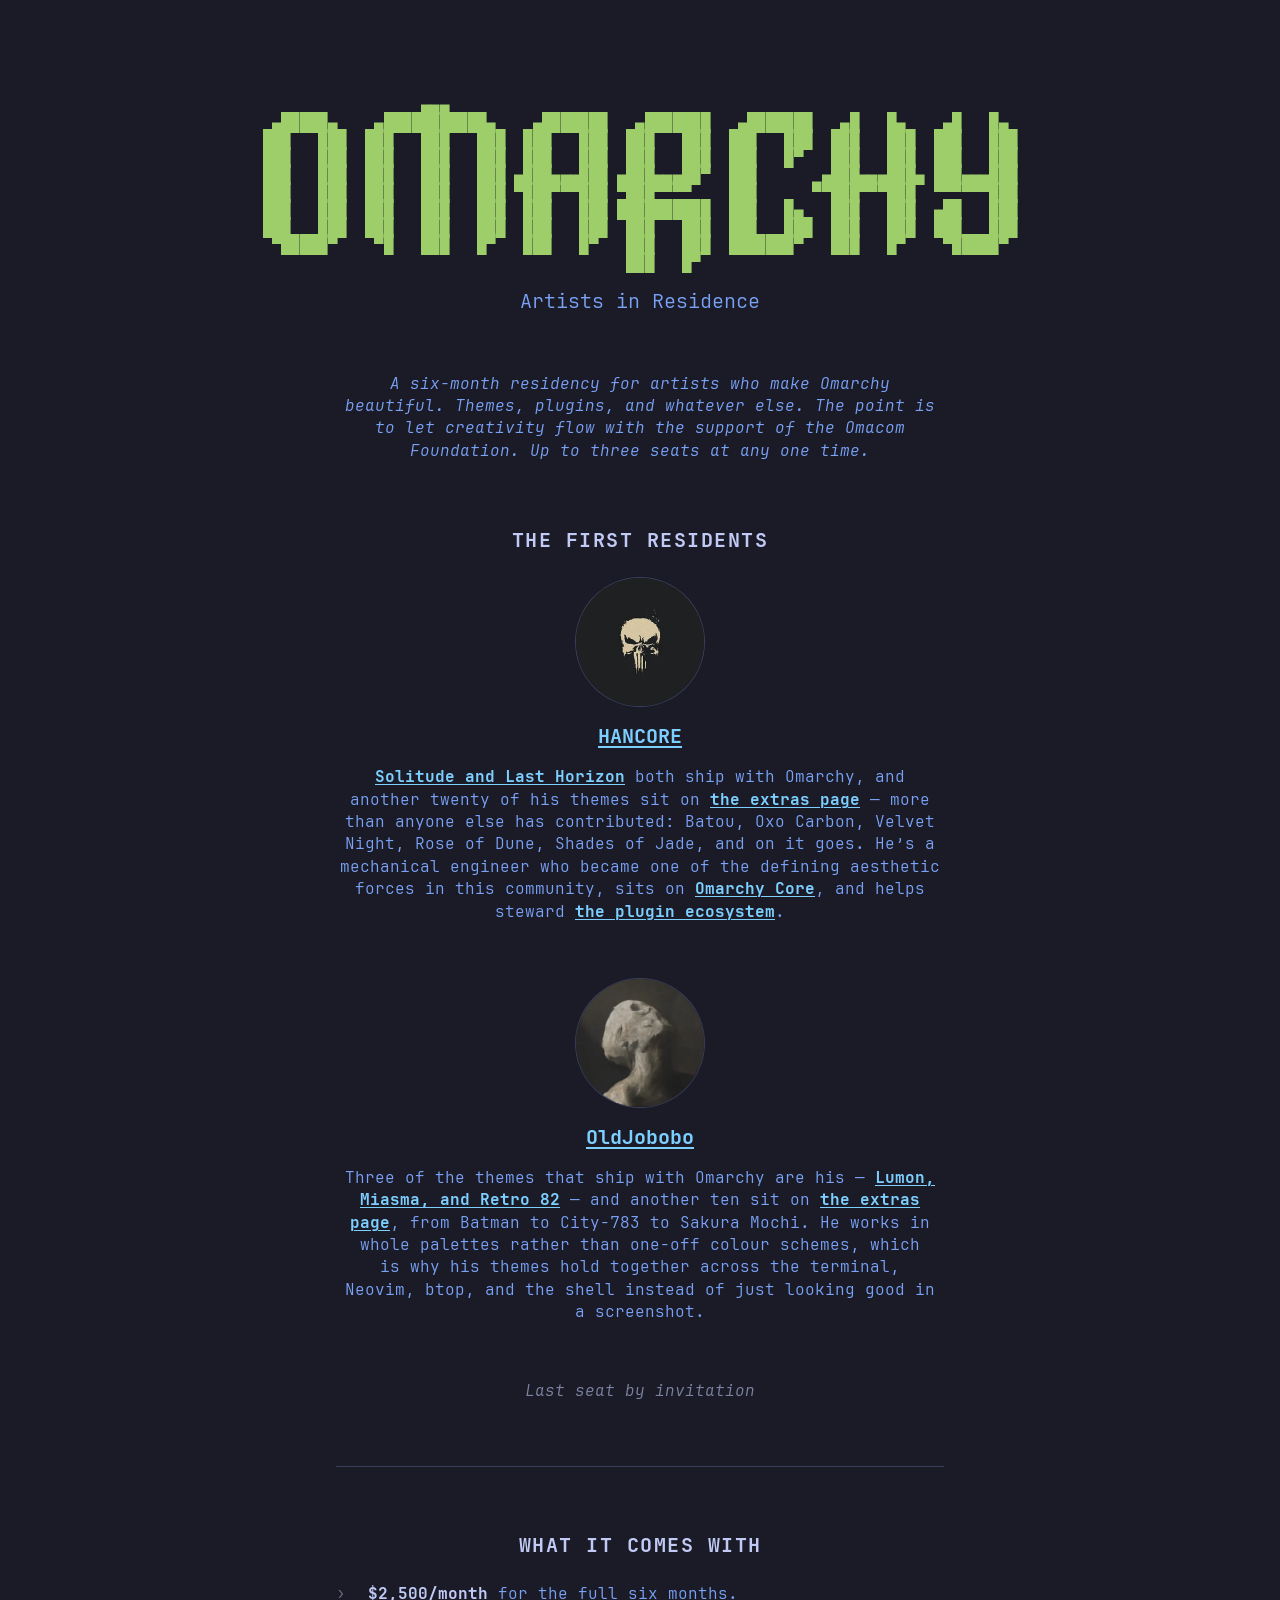
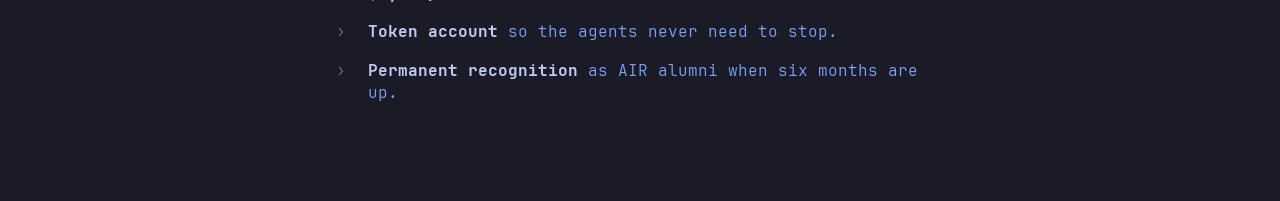
==== air/index.html @ 378ead06 "Add Omarchy AIR and announce it A six-month residency for the artists who make Omarchy beautiful, wi" ====
<!doctype html>

<html lang="en">
  <head>
    <title>Omarchy AIR — Artist In Residence</title>

    <meta charset="utf-8">
    <meta name="viewport" content="initial-scale=1, width=device-width">
    <meta name="description" content="A six-month residency for artists working on themes, plugins, and everything else that makes Omarchy beautiful.">

    <link rel="canonical" href="https://omarchy.org/air">

    <meta property="og:site_name" content="Omarchy">
    <meta property="og:title" content="Omarchy AIR">
    <meta property="og:description" content="A six-month residency for artists working on themes, plugins, and everything else that makes Omarchy beautiful.">
    <meta property="og:image" content="https://omarchy.org/assets/images/social/air.png">
    <meta property="og:image:width" content="2400">
    <meta property="og:image:height" content="1260">
    <meta property="og:image:alt" content="Omarchy logo">
    <meta property="og:url" content="https://omarchy.org/air">
    <meta property="og:type" content="website">

    <meta name="twitter:title" content="Omarchy AIR">
    <meta name="twitter:description" content="A six-month residency for artists working on themes, plugins, and everything else that makes Omarchy beautiful.">
    <meta name="twitter:image" content="https://omarchy.org/assets/images/social/air.png">
    <meta name="twitter:image:alt" content="Omarchy logo">
    <meta name="twitter:card" content="summary_large_image">

    <link rel="icon" href="/assets/images/favicon.png">

    <link rel="stylesheet" type="text/css" href="/assets/css/reset.css">
    <link rel="stylesheet" type="text/css" href="/assets/css/root.css">
    <link rel="stylesheet" type="text/css" href="/assets/css/fonts.css">
    <link rel="stylesheet" type="text/css" href="/assets/css/elements.css">
    <link rel="stylesheet" type="text/css" href="/assets/css/header.css">
    <link rel="stylesheet" type="text/css" href="/assets/css/main.css">
    <link rel="stylesheet" type="text/css" href="/assets/css/pre.css">
    <link rel="stylesheet" type="text/css" href="/assets/css/air.css">

    <script defer data-domain="omarchy.org" src="https://plausible.io/js/script.js"></script>
  </head>

  <body>
    <div class="pre">
      <a href="/">
<pre>
                 ▄▄▄
 ▄█████▄    ▄███████████▄    ▄███████   ▄███████   ▄███████   ▄█   █▄    ▄█   █▄
███   ███  ███   ███   ███  ███   ███  ███   ███  ███   ███  ███   ███  ███   ███
███   ███  ███   ███   ███  ███   ███  ███   ███  ███   █▀   ███   ███  ███   ███
███   ███  ███   ███   ███ ▄███▄▄▄███ ▄███▄▄▄██▀  ███       ▄███▄▄▄███▄ ███▄▄▄███
███   ███  ███   ███   ███ ▀███▀▀▀███ ▀███▀▀▀▀    ███      ▀▀███▀▀▀███  ▀▀▀▀▀▀███
███   ███  ███   ███   ███  ███   ███ ██████████  ███   █▄   ███   ███  ▄██   ███
███   ███  ███   ███   ███  ███   ███  ███   ███  ███   ███  ███   ███  ███   ███
 ▀█████▀    ▀█   ███   █▀   ███   █▀   ███   ███  ███████▀   ███   █▀    ▀█████▀
                                       ███   █▀
</pre>
      </a>
    </div>

    <header class="header">
      <h1>Artists in Residence</h1>
    </header>

    <main class="main">

      <div class="air">

        <p class="air__lede">A six-month residency for artists who make Omarchy beautiful. Themes, plugins, and whatever else. The point is to let creativity flow with the support of the Omacom Foundation. Up to three seats at any one time.</p>

        <section class="air__section">
          <h2>The first residents</h2>

          <article class="resident">
            <img class="resident__avatar" src="/assets/images/air/hancore.webp" width="240" height="240" alt="HANCORE" loading="lazy" decoding="async">
            <h3 class="resident__name"><a href="https://github.com/HANCORE-linux">HANCORE</a></h3>
            <p><a href="/manual/themes/">Solitude and Last Horizon</a> both ship with Omarchy, and another twenty of his themes sit on <a href="/themes/">the extras page</a> &mdash; more than anyone else has contributed: Batou, Oxo Carbon, Velvet Night, Rose of Dune, Shades of Jade, and on it goes. He&rsquo;s a mechanical engineer who became one of the defining aesthetic forces in this community, sits on <a href="/teams/">Omarchy Core</a>, and helps steward <a href="https://omarchyplugins.com/">the plugin ecosystem</a>.</p>
          </article>

          <article class="resident">
            <img class="resident__avatar" src="/assets/images/air/oldjobobo.webp" width="240" height="240" alt="OldJobobo" loading="lazy" decoding="async">
            <h3 class="resident__name"><a href="https://github.com/OldJobobo">OldJobobo</a></h3>
            <p>Three of the themes that ship with Omarchy are his &mdash; <a href="/manual/themes/">Lumon, Miasma, and Retro 82</a> &mdash; and another ten sit on <a href="/themes/">the extras page</a>, from Batman to City-783 to Sakura Mochi. He works in whole palettes rather than one-off colour schemes, which is why his themes hold together across the terminal, Neovim, btop, and the shell instead of just looking good in a screenshot.</p>
          </article>

          <p class="air__note">Last seat by invitation</p>
        </section>

        <section class="air__section">
          <h2>What it comes with</h2>

          <ul class="air__perks">
            <li><span><strong>$2,500/month</strong> for the full six months.</span></li>
            <li><span><strong>Token account</strong> so the agents never need to stop.</span></li>
            <li><span><strong>Permanent recognition</strong> as AIR alumni when six months are up.</span></li>
          </ul>
        </section>

      </div>

    </main>

  </body>
</html>
---- assets/css/root.css ----
:root {

  --rgb-background-night: 26, 27, 38;
  --rgb-background-storm: 36, 40, 59;
  --rgb-black: 0, 0, 0;
  --rgb-green: 158, 206, 106;
  --rgb-terminal-black: 65, 72, 104;
  --rgb-terminal-blue: 122, 162, 247;
  --rgb-terminal-cyan: 125, 207, 255;
  --rgb-terminal-white: 192, 202, 245;
  --rgb-turquoise: 180, 249, 248;
  --rgb-white: 255, 255, 255;

  --color-background-night: rgb(var(--rgb-background-night));
  --color-background-storm: rgb(var(--rgb-background-storm));
  --color-black: rgb(var(--rgb-black));
  --color-green: rgb(var(--rgb-green));
  --color-terminal-black: rgb(var(--rgb-terminal-black));
  --color-terminal-blue: rgb(var(--rgb-terminal-blue));
  --color-terminal-cyan: rgb(var(--rgb-terminal-cyan));
  --color-terminal-white: rgb(var(--rgb-terminal-white));
  --color-turquoise: rgb(var(--rgb-turquoise));
  --color-white: rgb(var(--rgb-white));

  --border-color: rgb(var(--rgb-terminal-black) / 0.8);
  --border-width: max(1px, 0.0625em);

  --font-family: 'JetBrains Mono', monospace;
  --font-size: clamp(0.625rem, 1.25vw, 1rem);
  --font-size-small: 80%;
  --font-size-medium: 125%;
  --font-size-large: 200%;

  --line-height: 1.4;

  --space-small: 0.5em;
  --space-medium: 1em;
  --space-neutral: 1.5em;
  --space-large: 2em;
  --space-x-large: 3em;
  --space-xx-large: 4em;
  --space-xxx-large: 5em;
  --space-xxxx-large: 6em;

  --transition: 0.15s cubic-bezier(0.33, 1, 0.68, 1);

}
---- assets/css/fonts.css ----
@font-face {
  font-display: swap;
  font-family: 'JetBrains Mono';
  font-style: normal;
  font-weight: 300;
  src: url('../fonts/JetBrainsMono-Light.woff2') format('woff2');
}

@font-face {
  font-display: swap;
  font-family: 'JetBrains Mono';
  font-style: italic;
  font-weight: 300;
  src: url('../fonts/JetBrainsMono-LightItalic.woff2') format('woff2');
}

@font-face {
  font-display: swap;
  font-family: 'JetBrains Mono';
  font-style: normal;
  font-weight: 400;
  src: url('../fonts/JetBrainsMono-Regular.woff2') format('woff2');
}

@font-face {
  font-display: swap;
  font-family: 'JetBrains Mono';
  font-style: italic;
  font-weight: 400;
  src: url('../fonts/JetBrainsMono-Italic.woff2') format('woff2');
}

@font-face {
  font-display: swap;
  font-family: 'JetBrains Mono';
  font-style: normal;
  font-weight: 500;
  src: url('../fonts/JetBrainsMono-Medium.woff2') format('woff2');
}

@font-face {
  font-display: swap;
  font-family: 'JetBrains Mono';
  font-style: italic;
  font-weight: 500;
  src: url('../fonts/JetBrainsMono-MediumItalic.woff2') format('woff2');
}

@font-face {
  font-display: swap;
  font-family: 'JetBrains Mono';
  font-style: normal;
  font-weight: 600;
  src: url('../fonts/JetBrainsMono-SemiBold.woff2') format('woff2');
}

@font-face {
  font-display: swap;
  font-family: 'JetBrains Mono';
  font-style: italic;
  font-weight: 600;
  src: url('../fonts/JetBrainsMono-SemiBoldItalic.woff2') format('woff2');
}

@font-face {
  font-display: swap;
  font-family: 'JetBrains Mono';
  font-style: normal;
  font-weight: 700;
  src: url('../fonts/JetBrainsMono-Bold.woff2') format('woff2');
}

@font-face {
  font-display: swap;
  font-family: 'JetBrains Mono';
  font-style: italic;
  font-weight: 700;
  src: url('../fonts/JetBrainsMono-BoldItalic.woff2') format('woff2');
}
---- assets/css/elements.css ----
html {
  font-size: 16px;
  scroll-behavior: smooth;
  color-scheme: light dark;
}

html:has(dialog[open]) {
  overflow: hidden;
}

body {
  align-items: stretch;
  background: var(--color-background-night);
  color: var(--color-terminal-blue);
  display: flex;
  flex-direction: column;
  font-family: var(--font-family);
  font-size: var(--font-size);
  font-weight: 300;
  line-height: var(--line-height);
  min-height: 100vh;
  min-height: 100dvh;
}

a {
  color: var(--color-terminal-cyan);
  font-weight: 700;
  text-decoration-thickness: 0.0875em;
  text-underline-offset: 0.125em;
  transition: color var(--transition);
}

b,
strong {
  font-weight: 700;
}

i,
em {
  font-style: italic;
}

img {
  height: auto;
  max-width: 100%;
  width: 100%;
}



@media(hover: hover) {

  a:hover {
    color: var(--color-white);
  }

}
---- assets/css/header.css ----
.header {
  display: grid;
  margin-top: var(--space-medium);
  padding-inline: var(--space-large);
}

.header h1 {
  font-size: var(--font-size-medium);
  text-align: center;
}



@media(min-width: 64em) {

  .header {
    padding-inline: var(--space-xx-large);
  }

}
---- assets/css/main.css ----
/* Every page is masthead, then a one-line header, then content. The gap under
   that header is the same everywhere; /security and /meetups each used to
   correct it locally with identical values, so it lives here now. */
.main {
  display: grid;
  margin-bottom: var(--space-xx-large);
  margin-top: calc(var(--space-large) * 1.2);
}



.main--error {
  flex: 1;
  place-content: center;
}



@media(min-width: 64em) {

  .main {
    margin-bottom: var(--space-xxxx-large);
    margin-top: calc(var(--space-x-large) * 1.2);
  }

}
---- assets/css/pre.css ----
.pre {
  display: grid;
  margin-top: var(--space-xx-large);
  padding-inline: var(--space-large);
}

.pre a {
  color: var(--color-green);
  font-weight: normal;
  justify-self: center;
  text-decoration: none;
}

.pre pre {
  color: var(--color-green);
  font-size: clamp(0.425rem, 1.25vw, 1rem);
  justify-self: center;
  letter-spacing: -0.0425em;
  line-height: 1.09375;
  transition: color var(--transition);
  white-space: pre;
}



@media(hover: hover) {

  .pre a:hover pre {
    color: var(--color-turquoise);
  }

}



@media(min-width: 64em) {

  .pre {
    margin-top: var(--space-xxxx-large);
    padding-inline: var(--space-xx-large);
  }

}



.pre--error {
  margin-top: 0;
}



.pre--news {
  margin-top: var(--space-x-large);
}

.pre--news pre {
  font-size: clamp(0.1417rem, 0.4167vw, 0.3333rem);
}
---- assets/css/air.css ----
.air {
  display: grid;
  gap: var(--space-xx-large);
  justify-self: center;
  max-width: 46em;
  padding-inline: var(--space-large);
  width: 100%;
}

.air__lede {
  font-style: italic;
  text-align: center;
  text-wrap: pretty;
}

.air__lede strong {
  color: var(--color-terminal-white);
}



.air__section {
  display: grid;
  gap: var(--space-neutral);
}

/* Rule between sections only, never under the lede — same as /teams. */
.air__section + .air__section {
  border-top: var(--border-width) solid rgba(var(--rgb-terminal-black), 0.8);
  padding-top: var(--space-xx-large);
}

.air__section h2 {
  color: var(--color-terminal-white);
  font-size: var(--font-size-medium);
  font-weight: 700;
  letter-spacing: 0.075em;
  text-align: center;
  text-transform: uppercase;
}

.air__section p {
  text-wrap: pretty;
}

.air__perks {
  display: grid;
  gap: var(--space-medium);
}

.air__perks li {
  display: grid;
  gap: var(--space-medium);
  grid-template-columns: 1em 1fr;
}

.air__perks li::before {
  color: rgba(var(--rgb-terminal-white), 0.5);
  content: "›";
}

.air__perks strong {
  color: var(--color-terminal-white);
}



/* ::before plus one <span> — without the span, every text node around the
   <strong> becomes its own grid cell and the line wraps one word per row. */
.air__perks li > span {
  display: block;
}



/* Same circular portrait as the team pages, with room for a paragraph. */
.resident {
  display: grid;
  gap: var(--space-medium);
  justify-items: center;
  text-align: center;
}

.resident + .resident {
  margin-top: var(--space-large);
}

.resident__avatar {
  aspect-ratio: 1;
  border-radius: 50%;
  box-shadow: 0 0 0 var(--border-width) rgba(var(--rgb-terminal-black), 0.8);
  width: 8em;
}

.resident__name {
  font-size: var(--font-size-medium);
}

.resident__meta {
  color: rgba(var(--rgb-terminal-white), 0.6);
  font-size: var(--font-size-small);
  margin-top: calc(var(--space-medium) * -0.5);
}



.air__note {
  color: rgba(var(--rgb-terminal-white), 0.6);
  font-style: italic;
  /* Same step as between the resident blocks above it. */
  margin-top: var(--space-large);
  text-align: center;
}



@media(min-width: 64em) {

  .air {
    padding-inline: var(--space-xx-large);
  }

}
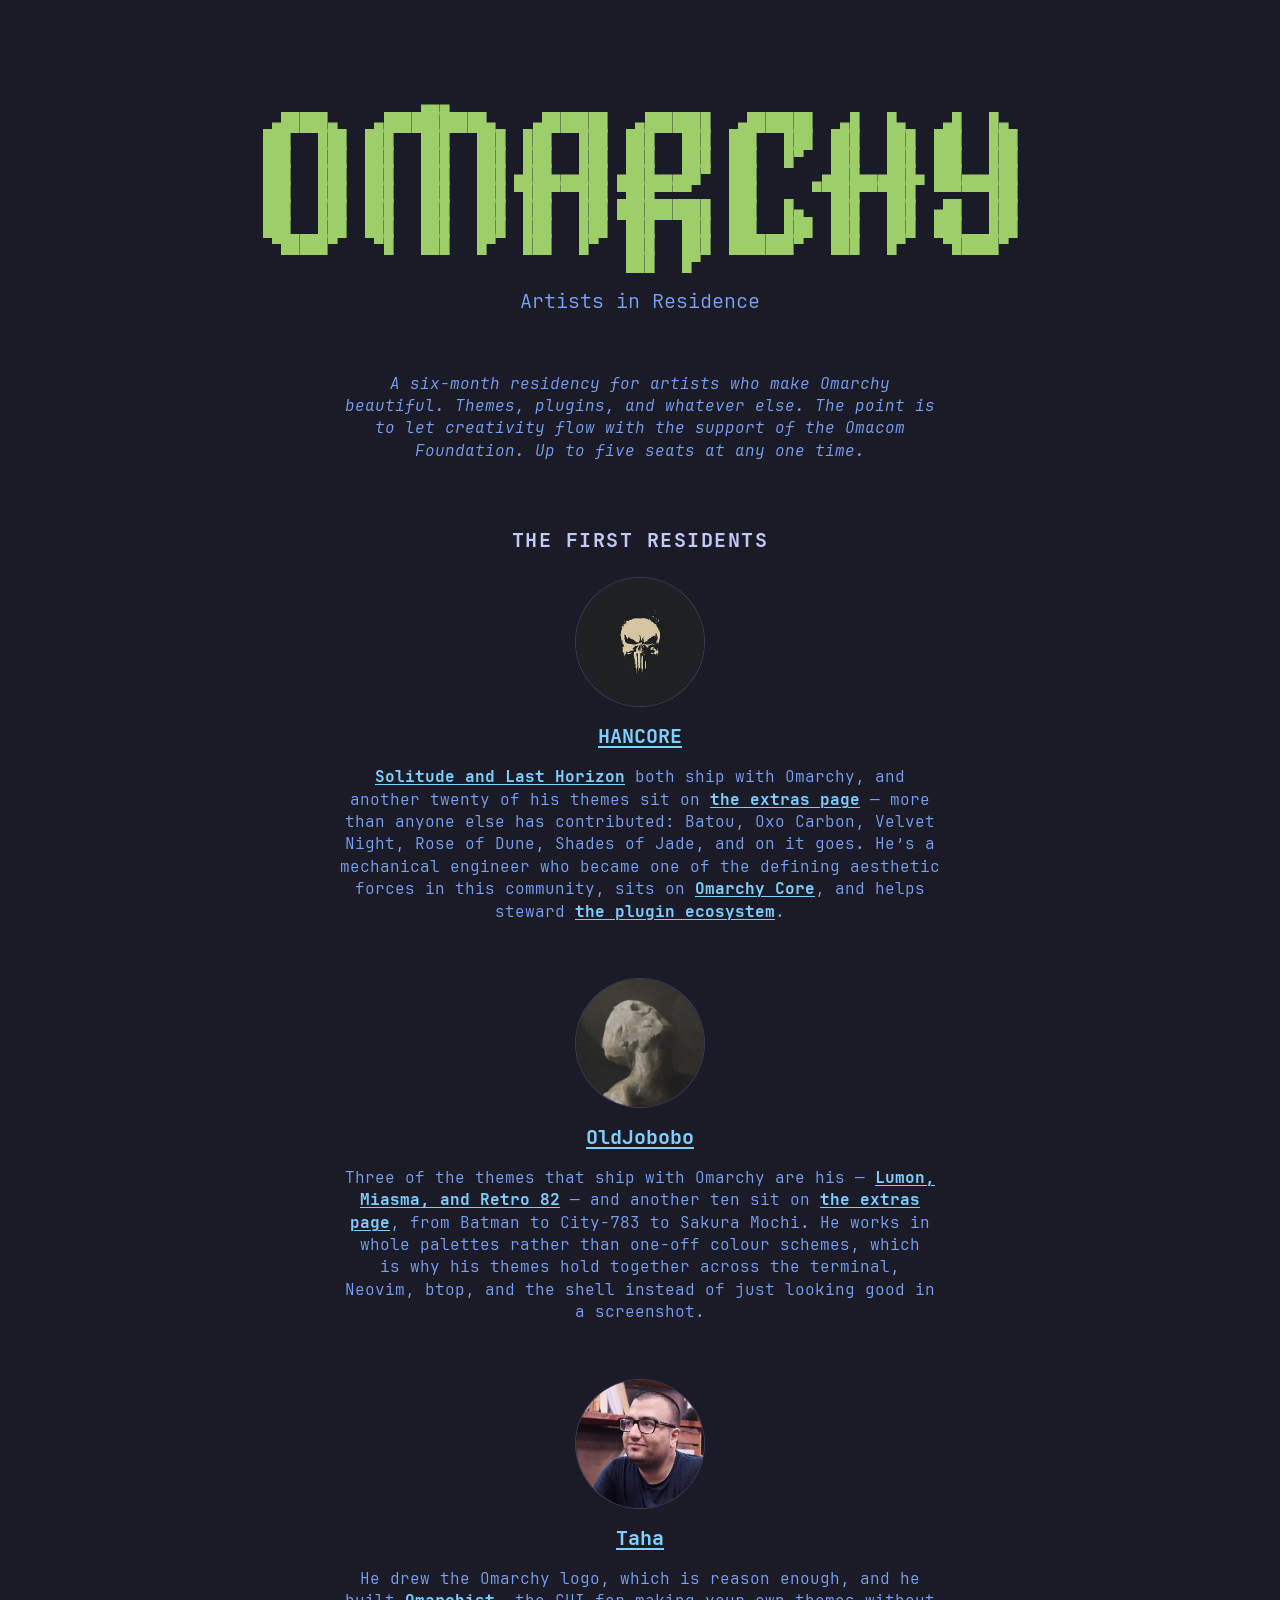
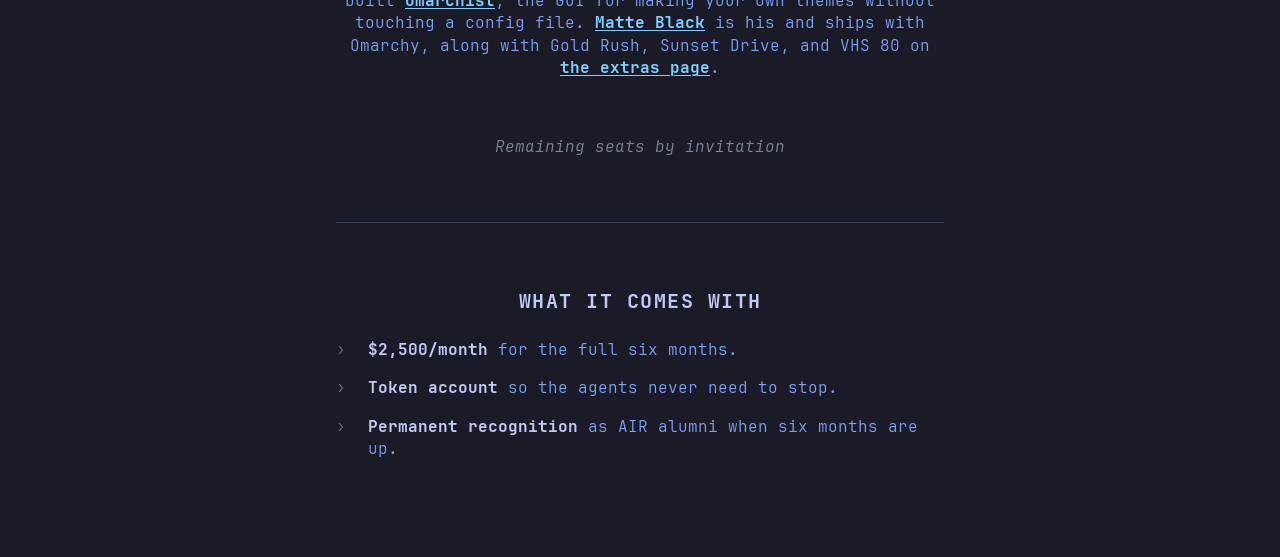
==== commit 890c552c: "Add Taha to AIR" ====
--- a/air/index.html
+++ b/air/index.html
@@ -66,7 +66,7 @@
 
       <div class="air">
 
-        <p class="air__lede">A six-month residency for artists who make Omarchy beautiful. Themes, plugins, and whatever else. The point is to let creativity flow with the support of the Omacom Foundation. Up to three seats at any one time.</p>
+        <p class="air__lede">A six-month residency for artists who make Omarchy beautiful. Themes, plugins, and whatever else. The point is to let creativity flow with the support of the Omacom Foundation. Up to five seats at any one time.</p>
 
         <section class="air__section">
           <h2>The first residents</h2>
@@ -83,7 +83,13 @@
             <p>Three of the themes that ship with Omarchy are his &mdash; <a href="/manual/themes/">Lumon, Miasma, and Retro 82</a> &mdash; and another ten sit on <a href="/themes/">the extras page</a>, from Batman to City-783 to Sakura Mochi. He works in whole palettes rather than one-off colour schemes, which is why his themes hold together across the terminal, Neovim, btop, and the shell instead of just looking good in a screenshot.</p>
           </article>
 
-          <p class="air__note">Last seat by invitation</p>
+          <article class="resident">
+            <img class="resident__avatar" src="/assets/images/air/taha.webp" width="240" height="240" alt="Taha" loading="lazy" decoding="async">
+            <h3 class="resident__name"><a href="https://github.com/tahayvr">Taha</a></h3>
+            <p>He drew the Omarchy logo, which is reason enough, and he built <a href="https://github.com/tahayvr/omarchist">Omarchist</a>, the GUI for making your own themes without touching a config file. <a href="/manual/themes/">Matte Black</a> is his and ships with Omarchy, along with Gold Rush, Sunset Drive, and VHS 80 on <a href="/themes/">the extras page</a>.</p>
+          </article>
+
+          <p class="air__note">Remaining seats by invitation</p>
         </section>
 
         <section class="air__section">
